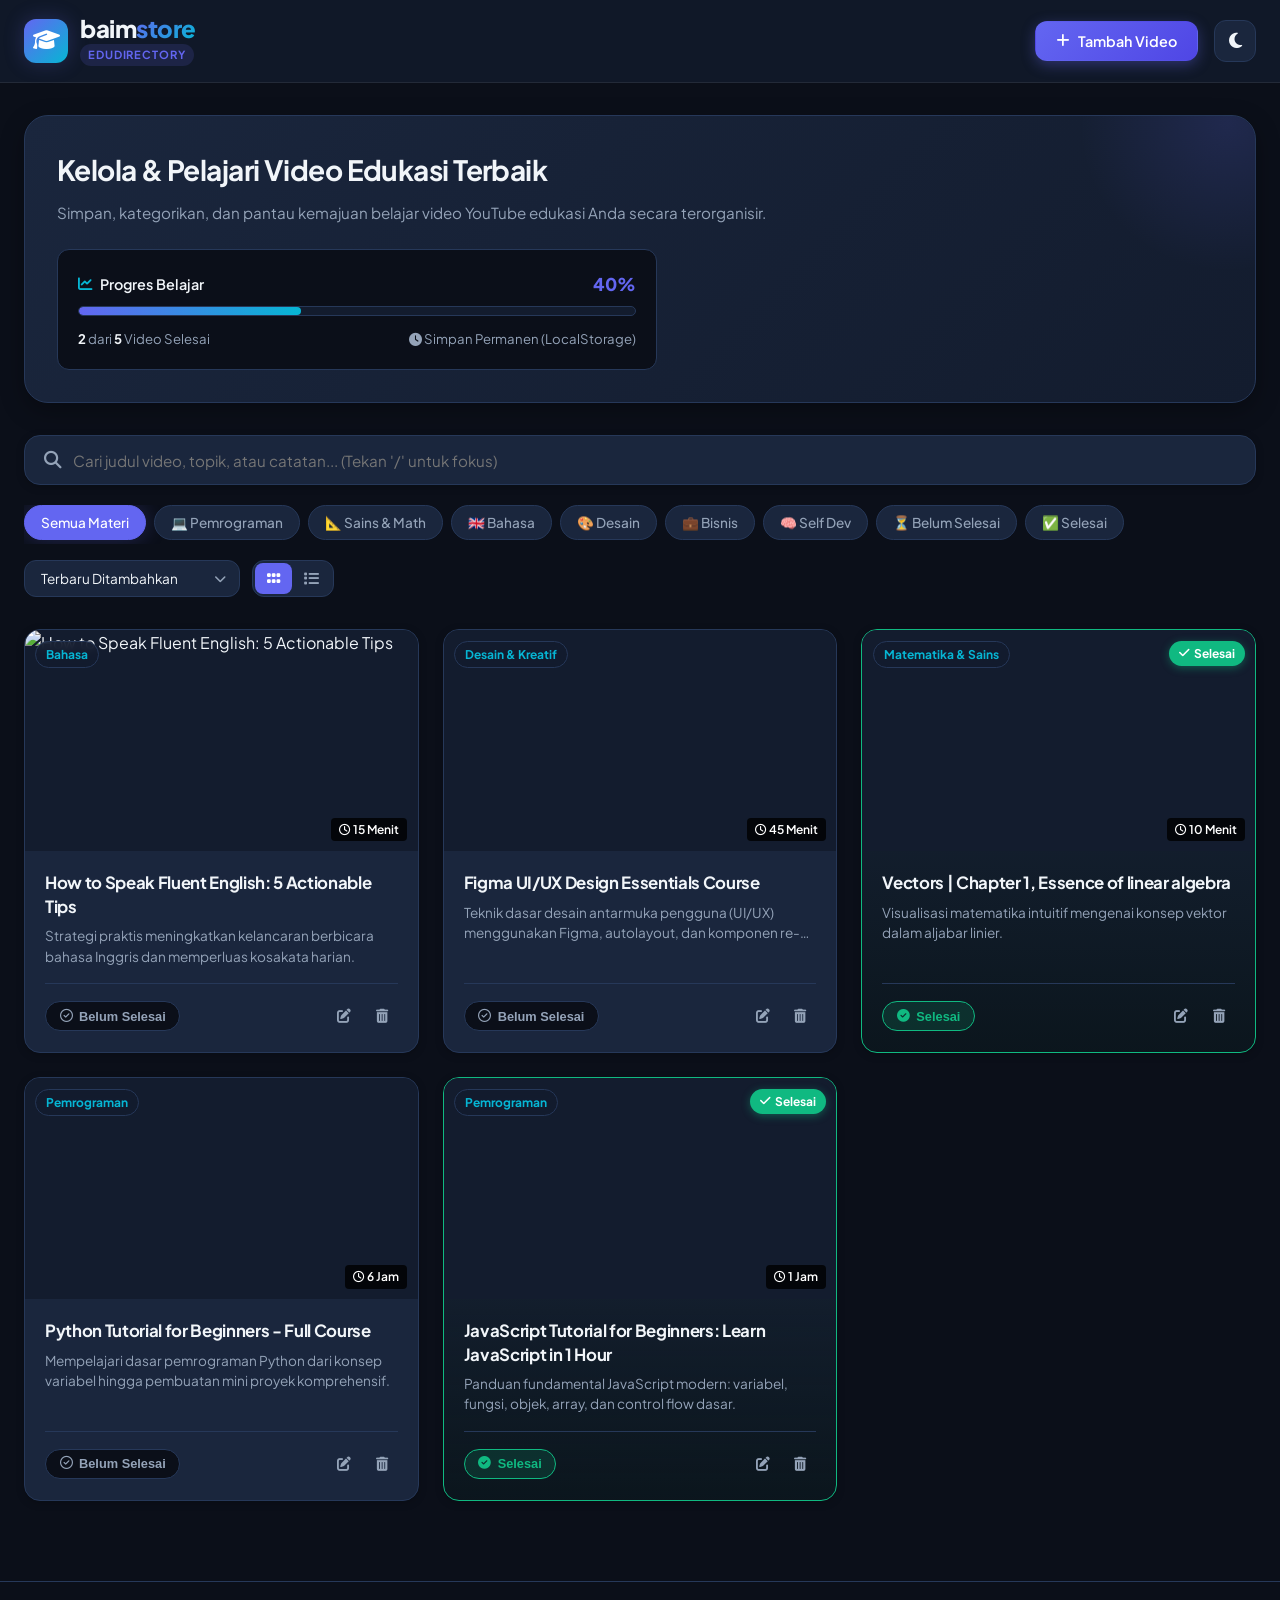
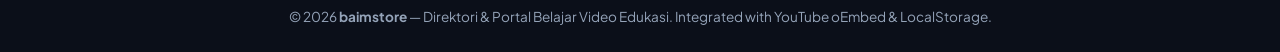
==== index.html @ 6bf5b74e "feat: Add baimstore YouTube Educational Video Directory Web App" ====
<!DOCTYPE html>
<html lang="id">
<head>
    <meta charset="UTF-8">
    <meta name="viewport" content="width=device-width, initial-scale=1.0">
    <title>baimstore - Direktori Video Edukasi YouTube</title>
    <meta name="description" content="Platform direktori video edukasi YouTube interaktif dengan fitur auto-fetch oEmbed, filter kategori, pencarian, dan pelacakan status belajar.">
    <!-- Google Fonts -->
    <link rel="preconnect" href="https://fonts.googleapis.com">
    <link rel="preconnect" href="https://fonts.gstatic.com" crossorigin>
    <link href="https://fonts.googleapis.com/css2?family=Plus+Jakarta+Sans:wght@300;400;500;600;700;800&display=swap" rel="stylesheet">
    <!-- FontAwesome CDN for Crisp Icons -->
    <link rel="stylesheet" href="https://cdnjs.cloudflare.com/ajax/libs/font-awesome/6.4.0/css/all.min.css">
    <link rel="stylesheet" href="style.css">
</head>
<body class="dark-theme">
    <!-- Header Nav -->
    <header class="navbar">
        <div class="nav-container">
            <div class="brand">
                <div class="logo-icon">
                    <i class="fa-solid fa-graduation-cap"></i>
                </div>
                <div class="brand-text">
                    <h1>baim<span>store</span></h1>
                    <span class="badge">EduDirectory</span>
                </div>
            </div>

            <div class="nav-actions">
                <button id="btnOpenAddModal" class="btn btn-primary">
                    <i class="fa-solid fa-plus"></i>
                    <span>Tambah Video</span>
                </button>
                <button id="themeToggleBtn" class="btn-icon" title="Ganti Tema">
                    <i class="fa-solid fa-moon"></i>
                </button>
            </div>
        </div>
    </header>

    <!-- Main Workspace -->
    <main class="main-container">
        <!-- Hero / Stats Tracker Banner -->
        <section class="dashboard-hero">
            <div class="hero-content">
                <h2>Kelola & Pelajari Video Edukasi Terbaik</h2>
                <p>Simpan, kategorikan, dan pantau kemajuan belajar video YouTube edukasi Anda secara terorganisir.</p>
                
                <div class="progress-card">
                    <div class="progress-header">
                        <span class="progress-title"><i class="fa-solid fa-chart-line"></i> Progres Belajar</span>
                        <span id="progressPercent" class="progress-percent">0%</span>
                    </div>
                    <div class="progress-bar-bg">
                        <div id="progressBarFill" class="progress-bar-fill" style="width: 0%;"></div>
                    </div>
                    <div class="progress-stats">
                        <span><strong id="statCompleted">0</strong> dari <strong id="statTotal">0</strong> Video Selesai</span>
                        <span><i class="fa-solid fa-clock"></i> Simpan Permanen (LocalStorage)</span>
                    </div>
                </div>
            </div>
        </section>

        <!-- Directory Controls & Filters -->
        <section class="controls-section">
            <div class="search-bar-wrapper">
                <i class="fa-solid fa-magnifying-glass search-icon"></i>
                <input type="text" id="searchInput" placeholder="Cari judul video, topik, atau catatan... (Tekan '/' untuk fokus)" autocomplete="off">
                <button id="btnClearSearch" class="btn-clear-search hidden" title="Hapus Pencarian">
                    <i class="fa-solid fa-xmark"></i>
                </button>
            </div>

            <div class="filter-toolbar">
                <div class="category-pills" id="categoryPills">
                    <button class="pill active" data-category="all">Semua Materi</button>
                    <button class="pill" data-category="Pemrograman">💻 Pemrograman</button>
                    <button class="pill" data-category="Matematika & Sains">📐 Sains & Math</button>
                    <button class="pill" data-category="Bahasa">🇬🇧 Bahasa</button>
                    <button class="pill" data-category="Desain & Kreatif">🎨 Desain</button>
                    <button class="pill" data-category="Bisnis & Karir">💼 Bisnis</button>
                    <button class="pill" data-category="Pengembangan Diri">🧠 Self Dev</button>
                    <button class="pill pill-status" data-filter="uncompleted">⏳ Belum Selesai</button>
                    <button class="pill pill-status" data-filter="completed">✅ Selesai</button>
                </div>

                <div class="toolbar-actions">
                    <div class="select-wrapper">
                        <select id="sortSelect">
                            <option value="newest">Terbaru Ditambahkan</option>
                            <option value="oldest">Terlama Ditambahkan</option>
                            <option value="title-asc">Judul (A - Z)</option>
                            <option value="title-desc">Judul (Z - A)</option>
                            <option value="status">Status Belum Selesai First</option>
                        </select>
                        <i class="fa-solid fa-chevron-down select-icon"></i>
                    </div>

                    <div class="view-toggle">
                        <button id="btnGridView" class="btn-view active" title="Tampilan Grid">
                            <i class="fa-solid fa-grip"></i>
                        </button>
                        <button id="btnListView" class="btn-view" title="Tampilan List">
                            <i class="fa-solid fa-list"></i>
                        </button>
                    </div>
                </div>
            </div>
        </section>

        <!-- Video Directory Grid / List -->
        <section class="directory-section">
            <div id="videoContainer" class="video-grid">
                <!-- Dynamically Rendered Video Cards -->
            </div>

            <!-- Empty State -->
            <div id="emptyState" class="empty-state hidden">
                <div class="empty-icon">
                    <i class="fa-solid fa-photo-film"></i>
                </div>
                <h3>Tidak ada video ditemukan</h3>
                <p>Coba kata kunci lain atau tambahkan video edukasi baru ke direktori Anda.</p>
                <button id="btnResetFilters" class="btn btn-secondary">
                    <i class="fa-solid fa-rotate-left"></i> Reset Filter
                </button>
            </div>
        </section>
    </main>

    <!-- Modal Form Tambah Video -->
    <div id="addModal" class="modal-backdrop hidden">
        <div class="modal-card">
            <div class="modal-header">
                <div class="modal-title">
                    <i class="fa-brands fa-youtube modal-icon"></i>
                    <h3>Tambah Video Edukasi Baru</h3>
                </div>
                <button class="btn-close-modal" id="btnCloseAddModal">&times;</button>
            </div>
            
            <form id="addVideoForm" class="modal-body">
                <div class="form-group">
                    <label for="ytUrl">Link Video YouTube <span class="required">*</span></label>
                    <div class="url-input-wrapper">
                        <input type="url" id="ytUrl" placeholder="https://www.youtube.com/watch?v=..." required autocomplete="off">
                        <button type="button" id="btnFetchMetadata" class="btn btn-outline">
                            <i class="fa-solid fa-wand-magic-sparkles"></i>
                            <span>Ambil Info</span>
                        </button>
                    </div>
                    <small class="form-hint">Mendukung link YouTube standar, Shorts, atau embed url (Menggunakan oEmbed API tanpa API Key).</small>
                </div>

                <!-- Preview Container -->
                <div id="oembedPreview" class="oembed-preview-card hidden">
                    <div class="preview-thumb">
                        <img id="previewImg" src="" alt="Thumbnail Preview">
                        <span class="preview-badge"><i class="fa-brands fa-youtube"></i> Auto Fetch</span>
                    </div>
                    <div class="preview-info">
                        <h4 id="previewTitle">Judul Video YouTube...</h4>
                        <p id="previewAuthor" class="author-name"><i class="fa-regular fa-circle-user"></i> Channel Name</p>
                    </div>
                </div>

                <div class="form-group">
                    <label for="videoTitle">Judul Video <span class="required">*</span></label>
                    <input type="text" id="videoTitle" placeholder="Judul akan otomatis terisi atau dapat diketik manual" required>
                </div>

                <div class="form-row">
                    <div class="form-group flex-1">
                        <label for="videoCategory">Kategori Materi <span class="required">*</span></label>
                        <select id="videoCategory" required>
                            <option value="Pemrograman">💻 Pemrograman & Tech</option>
                            <option value="Matematika & Sains">📐 Matematika & Sains</option>
                            <option value="Bahasa">🇬🇧 Bahasa & Komunikasi</option>
                            <option value="Desain & Kreatif">🎨 Desain & Kreatif</option>
                            <option value="Bisnis & Karir">💼 Bisnis & Karir</option>
                            <option value="Pengembangan Diri">🧠 Pengembangan Diri</option>
                            <option value="Umum">📚 Umum</option>
                        </select>
                    </div>
                    <div class="form-group flex-1">
                        <label for="videoDuration">Perkiraan Durasi (opsional)</label>
                        <input type="text" id="videoDuration" placeholder="Contoh: 15 menit, 2 jam">
                    </div>
                </div>

                <div class="form-group">
                    <label for="videoNotes">Catatan / Ringkasan Materi (opsional)</label>
                    <textarea id="videoNotes" rows="3" placeholder="Tuliskan poin penting atau rangkuman materi dari video ini..."></textarea>
                </div>

                <div class="modal-footer">
                    <button type="button" id="btnCancelAdd" class="btn btn-secondary">Batal</button>
                    <button type="submit" class="btn btn-primary">
                        <i class="fa-solid fa-bookmark"></i> Simpan ke Direktori
                    </button>
                </div>
            </form>
        </div>
    </div>

    <!-- Modal Player Iframe YouTube -->
    <div id="playerModal" class="modal-backdrop hidden">
        <div class="modal-card modal-player">
            <div class="modal-header">
                <div class="player-title-info">
                    <span id="playerCategoryBadge" class="badge-cat">Kategori</span>
                    <h3 id="playerVideoTitle">Judul Video YouTube</h3>
                </div>
                <button class="btn-close-modal" id="btnClosePlayerModal">&times;</button>
            </div>
            <div class="player-iframe-container">
                <iframe id="youtubeIframe" src="" title="YouTube Video Player" frameborder="0" allow="accelerometer; autoplay; clipboard-write; encrypted-media; gyroscope; picture-in-picture; web-share" allowfullscreen></iframe>
            </div>
            <div class="player-footer">
                <div class="player-notes-box">
                    <strong><i class="fa-solid fa-note-sticky"></i> Catatan Belajar:</strong>
                    <p id="playerNotesText">Tidak ada catatan untuk video ini.</p>
                </div>
                <div class="player-actions">
                    <button id="btnPlayerToggleStatus" class="btn btn-outline-status">
                        <i class="fa-regular fa-circle-check"></i>
                        <span>Tandai Selesai</span>
                    </button>
                </div>
            </div>
        </div>
    </div>

    <!-- Modal Edit Video -->
    <div id="editModal" class="modal-backdrop hidden">
        <div class="modal-card">
            <div class="modal-header">
                <div class="modal-title">
                    <i class="fa-solid fa-pen-to-square modal-icon"></i>
                    <h3>Edit Detail Video</h3>
                </div>
                <button class="btn-close-modal" id="btnCloseEditModal">&times;</button>
            </div>
            <form id="editVideoForm" class="modal-body">
                <input type="hidden" id="editVideoId">
                <div class="form-group">
                    <label for="editVideoTitle">Judul Video <span class="required">*</span></label>
                    <input type="text" id="editVideoTitle" required>
                </div>
                <div class="form-row">
                    <div class="form-group flex-1">
                        <label for="editVideoCategory">Kategori Materi</label>
                        <select id="editVideoCategory" required>
                            <option value="Pemrograman">💻 Pemrograman & Tech</option>
                            <option value="Matematika & Sains">📐 Matematika & Sains</option>
                            <option value="Bahasa">🇬🇧 Bahasa & Komunikasi</option>
                            <option value="Desain & Kreatif">🎨 Desain & Kreatif</option>
                            <option value="Bisnis & Karir">💼 Bisnis & Karir</option>
                            <option value="Pengembangan Diri">🧠 Pengembangan Diri</option>
                            <option value="Umum">📚 Umum</option>
                        </select>
                    </div>
                    <div class="form-group flex-1">
                        <label for="editVideoDuration">Perkiraan Durasi</label>
                        <input type="text" id="editVideoDuration">
                    </div>
                </div>
                <div class="form-group">
                    <label for="editVideoNotes">Catatan / Ringkasan Materi</label>
                    <textarea id="editVideoNotes" rows="3"></textarea>
                </div>
                <div class="modal-footer">
                    <button type="button" id="btnCancelEdit" class="btn btn-secondary">Batal</button>
                    <button type="submit" class="btn btn-primary">Simpan Perubahan</button>
                </div>
            </form>
        </div>
    </div>

    <!-- Toast Notification Container -->
    <div id="toastContainer" class="toast-container"></div>

    <footer class="footer">
        <div class="footer-container">
            <p>&copy; 2026 <strong>baimstore</strong> — Direktori & Portal Belajar Video Edukasi. Integrated with YouTube oEmbed & LocalStorage.</p>
        </div>
    </footer>

    <script src="script.js"></script>
</body>
</html>
---- style.css ----
/* ==========================================================================
   baimstore - Direktori Video Edukasi YouTube
   Modern Design System & Custom Styling
   ========================================================================== */

:root {
    /* Color Palette - Dark Theme (Default) */
    --bg-primary: #0b0f19;
    --bg-secondary: #131c2e;
    --bg-card: #1a263d;
    --bg-card-hover: #22324f;
    --bg-input: #0e1626;
    --border-color: #263859;
    --border-highlight: #3b82f6;

    /* Primary & Accent Gradients */
    --primary: #6366f1;
    --primary-hover: #4f46e5;
    --primary-light: rgba(99, 102, 241, 0.15);
    --accent-cyan: #06b6d4;
    --accent-green: #10b981;
    --accent-green-bg: rgba(16, 185, 129, 0.15);
    --accent-amber: #f59e0b;
    --accent-rose: #f43f5e;
    
    /* Text Colors */
    --text-main: #f1f5f9;
    --text-muted: #94a3b8;
    --text-dim: #64748b;
    
    /* Effects & Shadows */
    --radius-sm: 8px;
    --radius-md: 12px;
    --radius-lg: 16px;
    --radius-xl: 24px;
    --shadow-sm: 0 2px 8px rgba(0, 0, 0, 0.2);
    --shadow-md: 0 8px 24px rgba(0, 0, 0, 0.3);
    --shadow-glow: 0 0 20px rgba(99, 102, 241, 0.25);
    --glass-bg: rgba(19, 28, 46, 0.75);
    --glass-border: rgba(255, 255, 255, 0.08);

    --font-family: 'Plus Jakarta Sans', -apple-system, BlinkMacSystemFont, sans-serif;
    --transition-fast: all 0.2s cubic-bezier(0.4, 0, 0.2, 1);
    --transition-normal: all 0.3s cubic-bezier(0.4, 0, 0.2, 1);
}

/* Light Theme Overrides */
body.light-theme {
    --bg-primary: #f8fafc;
    --bg-secondary: #ffffff;
    --bg-card: #ffffff;
    --bg-card-hover: #f1f5f9;
    --bg-input: #f1f5f9;
    --border-color: #e2e8f0;
    --border-highlight: #4f46e5;
    
    --text-main: #0f172a;
    --text-muted: #475569;
    --text-dim: #94a3b8;
    
    --shadow-sm: 0 2px 8px rgba(15, 23, 42, 0.05);
    --shadow-md: 0 10px 30px rgba(15, 23, 42, 0.08);
    --shadow-glow: 0 0 20px rgba(99, 102, 241, 0.15);
    --glass-bg: rgba(255, 255, 255, 0.85);
    --glass-border: rgba(0, 0, 0, 0.06);
}

/* Reset & Base Styling */
* {
    margin: 0;
    padding: 0;
    box-sizing: border-box;
}

html {
    scroll-behavior: smooth;
}

body {
    font-family: var(--font-family);
    background-color: var(--bg-primary);
    color: var(--text-main);
    line-height: 1.6;
    min-height: 100vh;
    display: flex;
    flex-direction: column;
    overflow-x: hidden;
    transition: background-color 0.3s ease, color 0.3s ease;
}

/* Typography & Links */
h1, h2, h3, h4, h5, h6 {
    color: var(--text-main);
    font-weight: 700;
    letter-spacing: -0.02em;
}

a {
    color: var(--primary);
    text-decoration: none;
}

/* Header & Navbar */
.navbar {
    position: sticky;
    top: 0;
    z-index: 100;
    background: var(--glass-bg);
    backdrop-filter: blur(12px);
    -webkit-backdrop-filter: blur(12px);
    border-bottom: 1px solid var(--glass-border);
    padding: 1rem 1.5rem;
    transition: var(--transition-normal);
}

.nav-container {
    max-width: 1280px;
    margin: 0 auto;
    display: flex;
    align-items: center;
    justify-content: space-between;
}

.brand {
    display: flex;
    align-items: center;
    gap: 0.75rem;
}

.logo-icon {
    width: 44px;
    height: 44px;
    background: linear-gradient(135deg, var(--primary), var(--accent-cyan));
    border-radius: var(--radius-md);
    display: flex;
    align-items: center;
    justify-content: center;
    font-size: 1.35rem;
    color: #ffffff;
    box-shadow: var(--shadow-glow);
}

.brand-text h1 {
    font-size: 1.5rem;
    font-weight: 800;
    line-height: 1;
}

.brand-text h1 span {
    color: var(--primary);
    background: linear-gradient(135deg, var(--primary), var(--accent-cyan));
    -webkit-background-clip: text;
    -webkit-text-fill-color: transparent;
}

.badge {
    font-size: 0.7rem;
    font-weight: 700;
    text-transform: uppercase;
    letter-spacing: 0.08em;
    padding: 2px 8px;
    background: var(--primary-light);
    color: var(--primary);
    border-radius: 20px;
    margin-top: 2px;
    display: inline-block;
}

.nav-actions {
    display: flex;
    align-items: center;
    gap: 1rem;
}

/* Buttons */
.btn {
    display: inline-flex;
    align-items: center;
    justify-content: center;
    gap: 0.5rem;
    padding: 0.65rem 1.25rem;
    font-size: 0.9rem;
    font-weight: 600;
    font-family: inherit;
    border-radius: var(--radius-md);
    border: 1px solid transparent;
    cursor: pointer;
    transition: var(--transition-fast);
    outline: none;
    white-space: nowrap;
}

.btn-primary {
    background: linear-gradient(135deg, var(--primary), #4f46e5);
    color: #ffffff;
    box-shadow: 0 4px 14px rgba(99, 102, 241, 0.35);
}

.btn-primary:hover {
    transform: translateY(-2px);
    box-shadow: 0 6px 20px rgba(99, 102, 241, 0.5);
}

.btn-secondary {
    background: var(--bg-card);
    color: var(--text-main);
    border-color: var(--border-color);
}

.btn-secondary:hover {
    background: var(--bg-card-hover);
    border-color: var(--border-highlight);
}

.btn-outline {
    background: transparent;
    color: var(--primary);
    border: 1px solid var(--primary);
}

.btn-outline:hover {
    background: var(--primary-light);
}

.btn-icon {
    width: 42px;
    height: 42px;
    border-radius: var(--radius-md);
    background: var(--bg-card);
    border: 1px solid var(--border-color);
    color: var(--text-main);
    display: flex;
    align-items: center;
    justify-content: center;
    cursor: pointer;
    font-size: 1.1rem;
    transition: var(--transition-fast);
}

.btn-icon:hover {
    border-color: var(--primary);
    color: var(--primary);
    transform: translateY(-2px);
}

/* Main Container */
.main-container {
    max-width: 1280px;
    margin: 0 auto;
    padding: 2rem 1.5rem;
    width: 100%;
    flex: 1;
}

/* Hero / Dashboard Progress Banner */
.dashboard-hero {
    background: linear-gradient(135deg, var(--bg-card) 0%, var(--bg-secondary) 100%);
    border: 1px solid var(--border-color);
    border-radius: var(--radius-xl);
    padding: 2rem;
    margin-bottom: 2rem;
    position: relative;
    overflow: hidden;
    box-shadow: var(--shadow-md);
}

.dashboard-hero::after {
    content: '';
    position: absolute;
    top: -50%;
    right: -10%;
    width: 300px;
    height: 300px;
    background: radial-gradient(circle, rgba(99, 102, 241, 0.15) 0%, transparent 70%);
    border-radius: 50%;
    pointer-events: none;
}

.hero-content h2 {
    font-size: 1.75rem;
    margin-bottom: 0.5rem;
}

.hero-content p {
    color: var(--text-muted);
    font-size: 0.95rem;
    margin-bottom: 1.5rem;
}

.progress-card {
    background: var(--bg-primary);
    border: 1px solid var(--border-color);
    border-radius: var(--radius-md);
    padding: 1.25rem;
    max-width: 600px;
}

.progress-header {
    display: flex;
    justify-content: space-between;
    align-items: center;
    margin-bottom: 0.5rem;
}

.progress-title {
    font-weight: 600;
    font-size: 0.9rem;
    color: var(--text-main);
    display: flex;
    align-items: center;
    gap: 0.5rem;
}

.progress-title i {
    color: var(--accent-cyan);
}

.progress-percent {
    font-weight: 800;
    color: var(--primary);
    font-size: 1.1rem;
}

.progress-bar-bg {
    height: 10px;
    background: var(--bg-secondary);
    border-radius: 10px;
    overflow: hidden;
    margin-bottom: 0.75rem;
    border: 1px solid var(--border-color);
}

.progress-bar-fill {
    height: 100%;
    background: linear-gradient(90deg, var(--primary), var(--accent-cyan));
    border-radius: 10px;
    transition: width 0.5s ease;
}

.progress-stats {
    display: flex;
    justify-content: space-between;
    font-size: 0.825rem;
    color: var(--text-muted);
}

.progress-stats strong {
    color: var(--text-main);
}

/* Controls Section (Search & Category Filters) */
.controls-section {
    display: flex;
    flex-direction: column;
    gap: 1.25rem;
    margin-bottom: 2rem;
}

.search-bar-wrapper {
    position: relative;
    width: 100%;
}

.search-icon {
    position: absolute;
    left: 1.25rem;
    top: 50%;
    transform: translateY(-50%);
    color: var(--text-muted);
    font-size: 1.1rem;
    pointer-events: none;
}

.search-bar-wrapper input {
    width: 100%;
    padding: 0.9rem 3rem 0.9rem 3rem;
    background: var(--bg-card);
    border: 1px solid var(--border-color);
    border-radius: var(--radius-lg);
    color: var(--text-main);
    font-size: 0.95rem;
    font-family: inherit;
    transition: var(--transition-fast);
    box-shadow: var(--shadow-sm);
}

.search-bar-wrapper input:focus {
    outline: none;
    border-color: var(--primary);
    box-shadow: 0 0 0 3px var(--primary-light);
}

.btn-clear-search {
    position: absolute;
    right: 1.25rem;
    top: 50%;
    transform: translateY(-50%);
    background: none;
    border: none;
    color: var(--text-muted);
    cursor: pointer;
    font-size: 1.1rem;
    padding: 4px;
}

.btn-clear-search:hover {
    color: var(--accent-rose);
}

/* Filter Toolbar */
.filter-toolbar {
    display: flex;
    justify-content: space-between;
    align-items: center;
    gap: 1rem;
    flex-wrap: wrap;
}

.category-pills {
    display: flex;
    align-items: center;
    gap: 0.5rem;
    overflow-x: auto;
    padding-bottom: 4px;
    max-width: 100%;
    scrollbar-width: thin;
}

.pill {
    padding: 0.5rem 1rem;
    border-radius: 30px;
    background: var(--bg-card);
    border: 1px solid var(--border-color);
    color: var(--text-muted);
    font-size: 0.85rem;
    font-weight: 500;
    font-family: inherit;
    cursor: pointer;
    white-space: nowrap;
    transition: var(--transition-fast);
}

.pill:hover {
    border-color: var(--primary);
    color: var(--text-main);
}

.pill.active {
    background: var(--primary);
    color: #ffffff;
    border-color: var(--primary);
    box-shadow: var(--shadow-glow);
}

.pill-status.active {
    background: var(--accent-green);
    border-color: var(--accent-green);
    box-shadow: 0 0 15px rgba(16, 185, 129, 0.3);
}

.toolbar-actions {
    display: flex;
    align-items: center;
    gap: 0.75rem;
}

.select-wrapper {
    position: relative;
}

.select-wrapper select {
    appearance: none;
    padding: 0.55rem 2.25rem 0.55rem 1rem;
    background: var(--bg-card);
    border: 1px solid var(--border-color);
    border-radius: var(--radius-md);
    color: var(--text-main);
    font-size: 0.85rem;
    font-family: inherit;
    cursor: pointer;
    outline: none;
    transition: var(--transition-fast);
}

.select-wrapper select:focus {
    border-color: var(--primary);
}

.select-icon {
    position: absolute;
    right: 0.85rem;
    top: 50%;
    transform: translateY(-50%);
    font-size: 0.75rem;
    color: var(--text-muted);
    pointer-events: none;
}

.view-toggle {
    display: flex;
    background: var(--bg-card);
    border: 1px solid var(--border-color);
    border-radius: var(--radius-md);
    padding: 2px;
}

.btn-view {
    background: none;
    border: none;
    color: var(--text-muted);
    padding: 0.45rem 0.75rem;
    border-radius: var(--radius-sm);
    cursor: pointer;
    font-size: 0.95rem;
    transition: var(--transition-fast);
}

.btn-view.active {
    background: var(--primary);
    color: #ffffff;
}

/* Directory Section Grid / List */
.directory-section {
    min-height: 400px;
}

/* Grid Layout */
.video-grid {
    display: grid;
    grid-template-columns: repeat(auto-fill, minmax(300px, 1fr));
    gap: 1.5rem;
}

/* List Layout */
.video-grid.list-view {
    display: flex;
    flex-direction: column;
    gap: 1rem;
}

/* Video Card Styling */
.video-card {
    background: var(--bg-card);
    border: 1px solid var(--border-color);
    border-radius: var(--radius-lg);
    overflow: hidden;
    display: flex;
    flex-direction: column;
    transition: var(--transition-normal);
    position: relative;
    box-shadow: var(--shadow-sm);
}

.video-card:hover {
    transform: translateY(-4px);
    border-color: var(--border-highlight);
    box-shadow: var(--shadow-md);
}

.video-card.completed {
    border-color: var(--accent-green);
    background: linear-gradient(180deg, var(--bg-card) 0%, rgba(16, 185, 129, 0.04) 100%);
}

.card-thumb-wrapper {
    position: relative;
    width: 100%;
    aspect-ratio: 16/9;
    background: var(--bg-secondary);
    overflow: hidden;
    cursor: pointer;
}

.card-thumb-wrapper img {
    width: 100%;
    height: 100%;
    object-fit: cover;
    transition: transform 0.5s ease;
}

.video-card:hover .card-thumb-wrapper img {
    transform: scale(1.05);
}

/* Play Overlay on Hover */
.play-overlay {
    position: absolute;
    inset: 0;
    background: rgba(11, 15, 25, 0.6);
    backdrop-filter: blur(2px);
    display: flex;
    align-items: center;
    justify-content: center;
    opacity: 0;
    transition: var(--transition-fast);
}

.card-thumb-wrapper:hover .play-overlay {
    opacity: 1;
}

.play-btn-circle {
    width: 54px;
    height: 54px;
    border-radius: 50%;
    background: var(--primary);
    color: #ffffff;
    display: flex;
    align-items: center;
    justify-content: center;
    font-size: 1.25rem;
    box-shadow: 0 0 25px rgba(99, 102, 241, 0.8);
    transform: scale(0.8);
    transition: var(--transition-fast);
}

.card-thumb-wrapper:hover .play-btn-circle {
    transform: scale(1);
}

/* Duration & Category Badges on Thumbnail */
.duration-badge {
    position: absolute;
    bottom: 0.65rem;
    right: 0.65rem;
    background: rgba(0, 0, 0, 0.8);
    color: #ffffff;
    font-size: 0.75rem;
    font-weight: 600;
    padding: 2px 8px;
    border-radius: 4px;
    backdrop-filter: blur(4px);
}

.category-badge {
    position: absolute;
    top: 0.65rem;
    left: 0.65rem;
    background: rgba(19, 28, 46, 0.85);
    color: var(--accent-cyan);
    font-size: 0.75rem;
    font-weight: 700;
    padding: 3px 10px;
    border-radius: 20px;
    border: 1px solid var(--border-color);
    backdrop-filter: blur(4px);
}

.status-badge-overlay {
    position: absolute;
    top: 0.65rem;
    right: 0.65rem;
    background: var(--accent-green);
    color: #ffffff;
    font-size: 0.75rem;
    font-weight: 700;
    padding: 3px 10px;
    border-radius: 20px;
    box-shadow: 0 2px 8px rgba(16, 185, 129, 0.4);
    display: flex;
    align-items: center;
    gap: 4px;
}

.card-body {
    padding: 1.25rem;
    display: flex;
    flex-direction: column;
    flex: 1;
}

.card-title {
    font-size: 1.05rem;
    font-weight: 700;
    line-height: 1.4;
    margin-bottom: 0.5rem;
    display: -webkit-box;
    -webkit-line-clamp: 2;
    -webkit-box-orient: vertical;
    overflow: hidden;
    cursor: pointer;
    transition: color 0.2s ease;
}

.card-title:hover {
    color: var(--primary);
}

.card-notes {
    font-size: 0.85rem;
    color: var(--text-muted);
    margin-bottom: 1rem;
    display: -webkit-box;
    -webkit-line-clamp: 2;
    -webkit-box-orient: vertical;
    overflow: hidden;
    line-height: 1.5;
}

.card-footer {
    margin-top: auto;
    display: flex;
    align-items: center;
    justify-content: space-between;
    padding-top: 1rem;
    border-top: 1px solid var(--border-color);
}

.btn-toggle-status {
    background: var(--bg-primary);
    border: 1px solid var(--border-color);
    color: var(--text-muted);
    padding: 0.4rem 0.85rem;
    border-radius: 20px;
    font-size: 0.8rem;
    font-weight: 600;
    cursor: pointer;
    display: flex;
    align-items: center;
    gap: 0.4rem;
    transition: var(--transition-fast);
}

.btn-toggle-status:hover {
    border-color: var(--accent-green);
    color: var(--accent-green);
}

.video-card.completed .btn-toggle-status {
    background: var(--accent-green-bg);
    color: var(--accent-green);
    border-color: var(--accent-green);
}

.card-actions-right {
    display: flex;
    align-items: center;
    gap: 0.35rem;
}

.btn-card-action {
    background: none;
    border: none;
    color: var(--text-muted);
    width: 32px;
    height: 32px;
    border-radius: var(--radius-sm);
    display: flex;
    align-items: center;
    justify-content: center;
    cursor: pointer;
    font-size: 0.875rem;
    transition: var(--transition-fast);
}

.btn-card-action:hover {
    background: var(--bg-secondary);
    color: var(--text-main);
}

.btn-card-action.btn-delete:hover {
    background: rgba(244, 63, 94, 0.15);
    color: var(--accent-rose);
}

/* List View Specific Styling */
.video-grid.list-view .video-card {
    flex-direction: row;
    height: 160px;
}

.video-grid.list-view .card-thumb-wrapper {
    width: 260px;
    height: 100%;
    aspect-ratio: auto;
    flex-shrink: 0;
}

.video-grid.list-view .card-body {
    padding: 1rem 1.25rem;
}

/* Empty State */
.empty-state {
    text-align: center;
    padding: 4rem 2rem;
    background: var(--bg-card);
    border: 1px dashed var(--border-color);
    border-radius: var(--radius-xl);
    max-width: 500px;
    margin: 2rem auto;
}

.empty-icon {
    font-size: 3rem;
    color: var(--primary);
    margin-bottom: 1rem;
    opacity: 0.8;
}

.empty-state h3 {
    font-size: 1.25rem;
    margin-bottom: 0.5rem;
}

.empty-state p {
    color: var(--text-muted);
    font-size: 0.9rem;
    margin-bottom: 1.5rem;
}

/* Modals System */
.modal-backdrop {
    position: fixed;
    inset: 0;
    z-index: 1000;
    background: rgba(11, 15, 25, 0.85);
    backdrop-filter: blur(8px);
    -webkit-backdrop-filter: blur(8px);
    display: flex;
    align-items: center;
    justify-content: center;
    padding: 1.5rem;
    opacity: 1;
    transition: opacity 0.3s ease;
}

.modal-backdrop.hidden {
    display: none;
    opacity: 0;
    pointer-events: none;
}

.modal-card {
    background: var(--bg-card);
    border: 1px solid var(--border-color);
    border-radius: var(--radius-xl);
    width: 100%;
    max-width: 600px;
    box-shadow: 0 20px 50px rgba(0, 0, 0, 0.5);
    overflow: hidden;
    animation: modalSlideUp 0.3s cubic-bezier(0.16, 1, 0.3, 1);
}

@keyframes modalSlideUp {
    from {
        opacity: 0;
        transform: translateY(20px) scale(0.96);
    }
    to {
        opacity: 1;
        transform: translateY(0) scale(1);
    }
}

.modal-header {
    padding: 1.25rem 1.5rem;
    border-bottom: 1px solid var(--border-color);
    display: flex;
    align-items: center;
    justify-content: space-between;
}

.modal-title {
    display: flex;
    align-items: center;
    gap: 0.75rem;
}

.modal-icon {
    font-size: 1.25rem;
    color: var(--accent-rose);
}

.btn-close-modal {
    background: none;
    border: none;
    color: var(--text-muted);
    font-size: 1.75rem;
    line-height: 1;
    cursor: pointer;
    transition: color 0.2s ease;
}

.btn-close-modal:hover {
    color: var(--accent-rose);
}

.modal-body {
    padding: 1.5rem;
    display: flex;
    flex-direction: column;
    gap: 1.25rem;
}

/* Form Styles */
.form-group {
    display: flex;
    flex-direction: column;
    gap: 0.4rem;
}

.form-group label {
    font-size: 0.875rem;
    font-weight: 600;
    color: var(--text-main);
}

.required {
    color: var(--accent-rose);
}

.form-group input,
.form-group select,
.form-group textarea {
    width: 100%;
    padding: 0.75rem 1rem;
    background: var(--bg-input);
    border: 1px solid var(--border-color);
    border-radius: var(--radius-md);
    color: var(--text-main);
    font-size: 0.9rem;
    font-family: inherit;
    outline: none;
    transition: var(--transition-fast);
}

.form-group input:focus,
.form-group select:focus,
.form-group textarea:focus {
    border-color: var(--primary);
    box-shadow: 0 0 0 3px var(--primary-light);
}

.url-input-wrapper {
    display: flex;
    gap: 0.5rem;
}

.form-hint {
    font-size: 0.775rem;
    color: var(--text-muted);
}

.form-row {
    display: flex;
    gap: 1rem;
}

.flex-1 {
    flex: 1;
}

/* oEmbed Preview Card in Add Form */
.oembed-preview-card {
    display: flex;
    gap: 1rem;
    background: var(--bg-primary);
    border: 1px solid var(--primary);
    border-radius: var(--radius-md);
    padding: 0.75rem;
    align-items: center;
}

.preview-thumb {
    position: relative;
    width: 120px;
    height: 68px;
    border-radius: var(--radius-sm);
    overflow: hidden;
    flex-shrink: 0;
    background: var(--bg-secondary);
}

.preview-thumb img {
    width: 100%;
    height: 100%;
    object-fit: cover;
}

.preview-badge {
    position: absolute;
    bottom: 2px;
    right: 2px;
    background: rgba(0, 0, 0, 0.85);
    color: var(--accent-cyan);
    font-size: 0.65rem;
    font-weight: 700;
    padding: 1px 4px;
    border-radius: 3px;
}

.preview-info h4 {
    font-size: 0.875rem;
    line-height: 1.3;
    margin-bottom: 0.25rem;
    display: -webkit-box;
    -webkit-line-clamp: 2;
    -webkit-box-orient: vertical;
    overflow: hidden;
}

.author-name {
    font-size: 0.775rem;
    color: var(--text-muted);
}

.modal-footer {
    display: flex;
    justify-content: flex-end;
    gap: 0.75rem;
    margin-top: 0.5rem;
}

/* Player Modal Specifics */
.modal-player {
    max-width: 860px;
}

.player-title-info h3 {
    font-size: 1.1rem;
    margin-top: 0.2rem;
}

.badge-cat {
    font-size: 0.75rem;
    font-weight: 700;
    color: var(--accent-cyan);
    background: rgba(6, 182, 212, 0.15);
    padding: 2px 8px;
    border-radius: 4px;

}

.player-iframe-container {
    position: relative;
    width: 100%;
    padding-top: 56.25%; /* 16:9 Aspect Ratio */
    background: #000000;
}

.player-iframe-container iframe {
    position: absolute;
    top: 0;
    left: 0;
    width: 100%;
    height: 100%;
}

.player-footer {
    padding: 1.25rem 1.5rem;
    display: flex;
    justify-content: space-between;
    align-items: center;
    gap: 1rem;
    border-top: 1px solid var(--border-color);
}

.player-notes-box {
    font-size: 0.875rem;
    color: var(--text-muted);
    max-width: 70%;
}

.player-notes-box strong {
    color: var(--text-main);

}

.btn-outline-status {
    background: transparent;
    border: 1px solid var(--border-color);
    color: var(--text-main);
    padding: 0.5rem 1rem;
    border-radius: 30px;
    cursor: pointer;
    font-size: 0.85rem;
    font-weight: 600;
    display: flex;
    align-items: center;
    gap: 0.5rem;
    transition: var(--transition-fast);
}

.btn-outline-status:hover,
.btn-outline-status.is-completed {
    background: var(--accent-green);
    color: #ffffff;
    border-color: var(--accent-green);
}

/* Toast Notifications */
.toast-container {
    position: fixed;
    bottom: 2rem;
    right: 2rem;
    z-index: 2000;
    display: flex;
    flex-direction: column;
    gap: 0.75rem;
}

.toast {
    background: var(--bg-card);
    border: 1px solid var(--border-color);
    border-left: 4px solid var(--primary);
    color: var(--text-main);
    padding: 0.85rem 1.25rem;
    border-radius: var(--radius-md);
    box-shadow: var(--shadow-md);
    display: flex;
    align-items: center;
    gap: 0.75rem;
    font-size: 0.9rem;
    animation: toastIn 0.3s cubic-bezier(0.16, 1, 0.3, 1);
    min-width: 280px;
}

.toast.success { border-left-color: var(--accent-green); }
.toast.error { border-left-color: var(--accent-rose); }
.toast.info { border-left-color: var(--accent-cyan); }

@keyframes toastIn {
    from { opacity: 0; transform: translateX(50px); }
    to { opacity: 1; transform: translateX(0); }
}

/* Footer */
.footer {
    border-top: 1px solid var(--border-color);
    padding: 1.5rem;
    text-align: center;
    color: var(--text-muted);
    font-size: 0.85rem;
    margin-top: 3rem;
}

.hidden {
    display: none !important;
}

/* Responsive Media Queries */
@media (max-width: 768px) {
    .nav-container {
        flex-direction: row;
    }
    
    .brand-text h1 {
        font-size: 1.25rem;
    }

    .dashboard-hero {
        padding: 1.25rem;
    }

    .hero-content h2 {
        font-size: 1.35rem;
    }

    .form-row {
        flex-direction: column;
        gap: 1rem;
    }

    .video-grid.list-view .video-card {
        flex-direction: column;
        height: auto;
    }

    .video-grid.list-view .card-thumb-wrapper {
        width: 100%;
        aspect-ratio: 16/9;
    }

    .player-footer {
        flex-direction: column;
        align-items: flex-start;
    }

    .player-notes-box {
        max-width: 100%;
    }

    .toast-container {
        left: 1rem;
        right: 1rem;
        bottom: 1rem;
    }

    .toast {
        min-width: auto;
        width: 100%;
    }
}
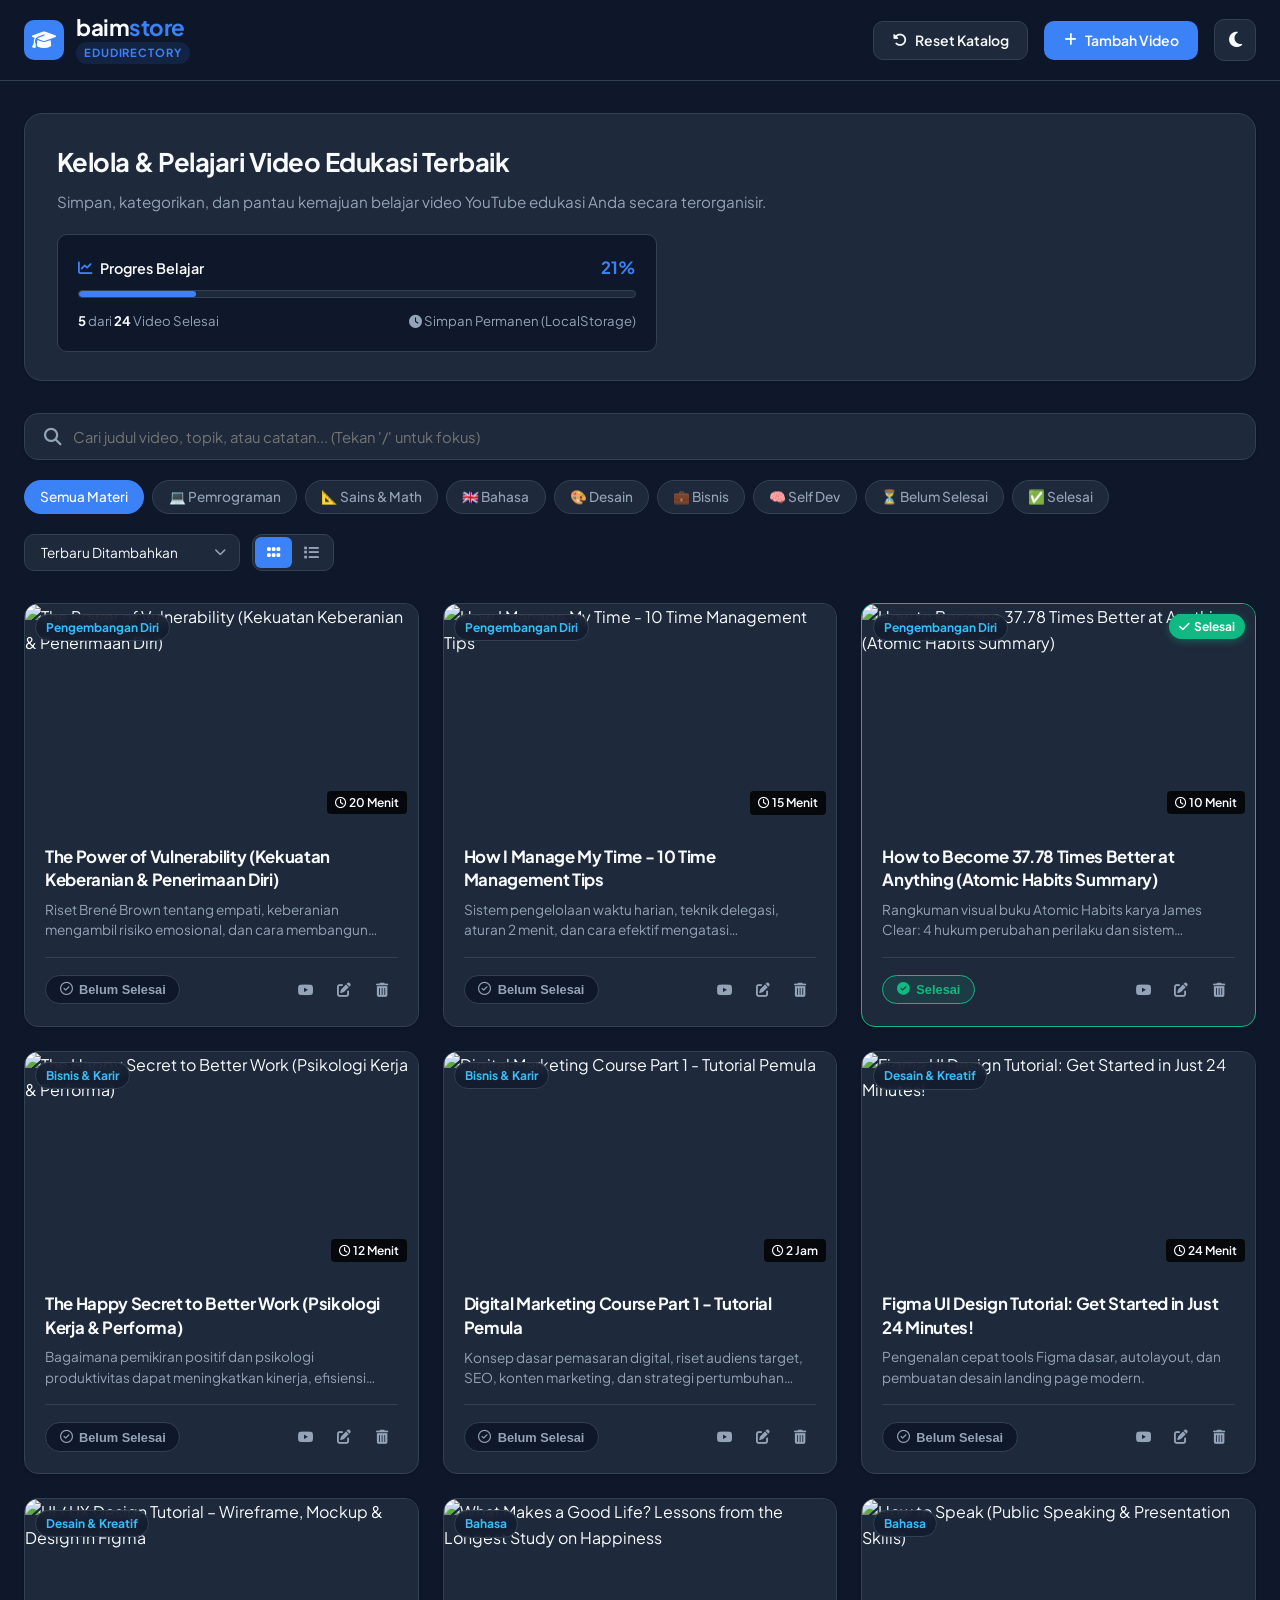
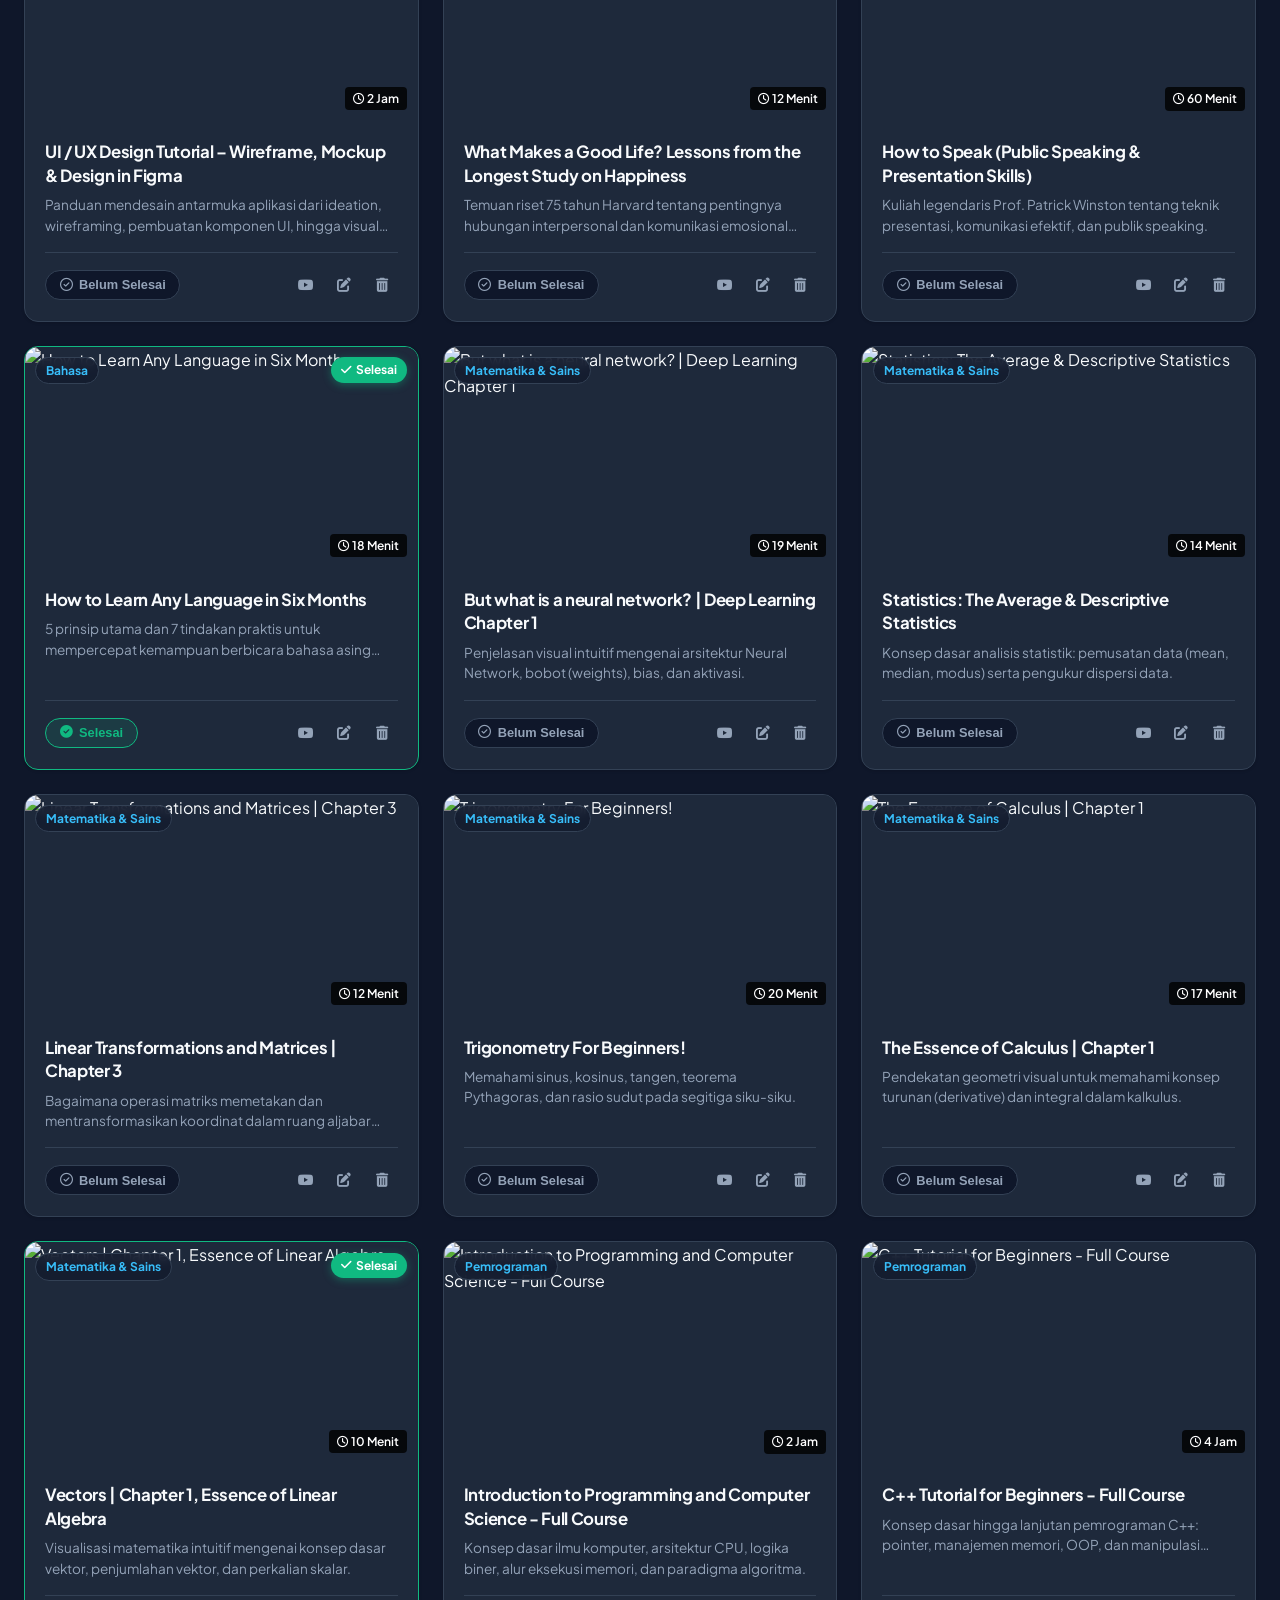
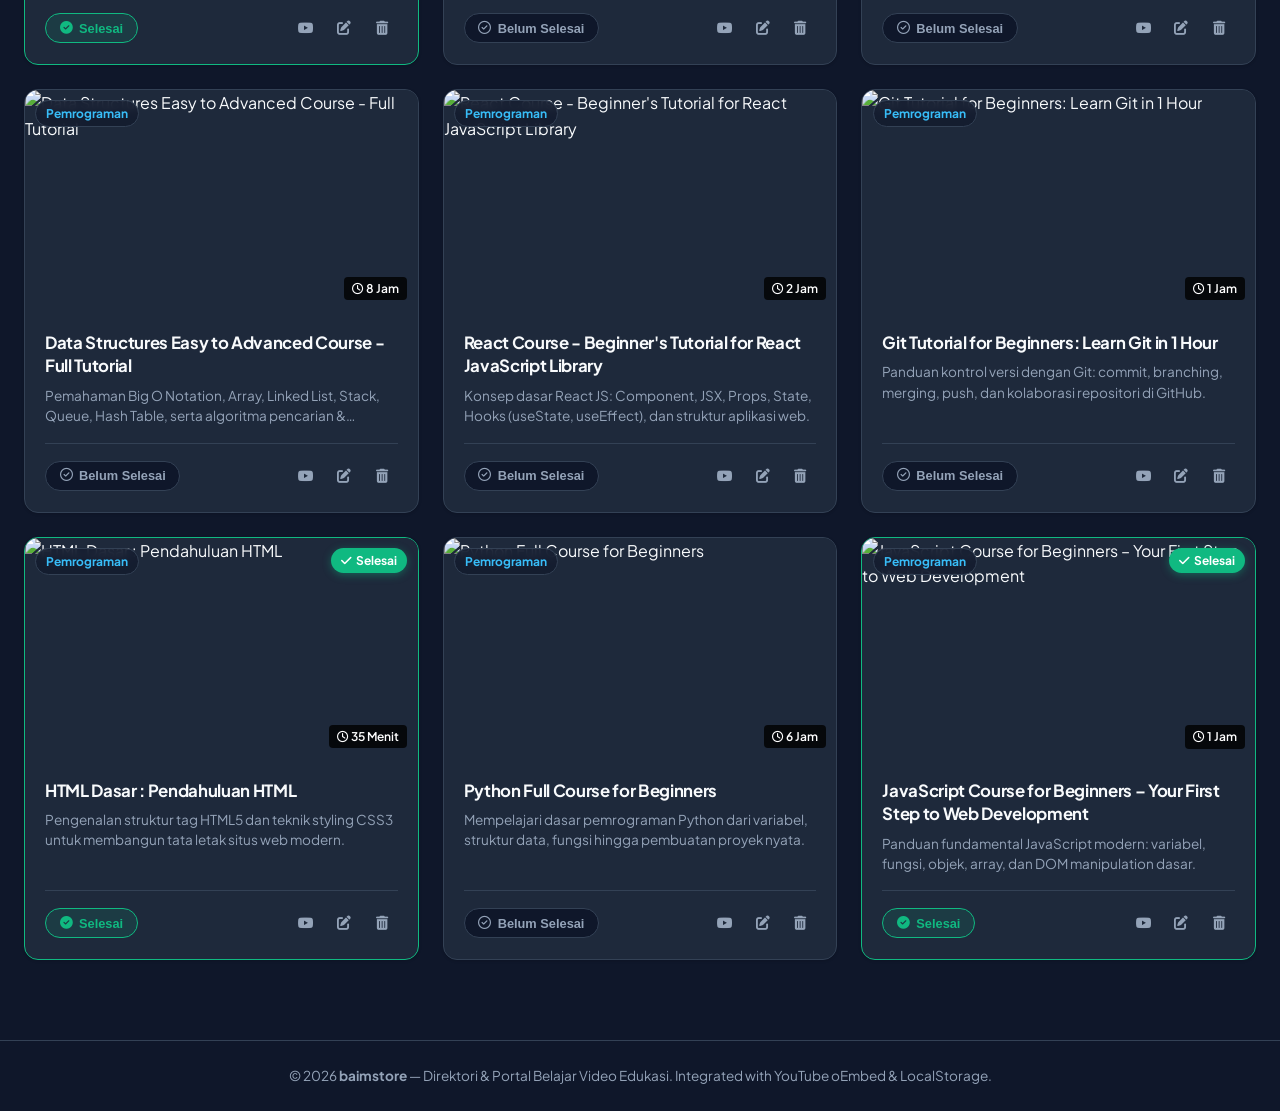
==== commit 8620f07e: "fix: update video catalog with verified active YouTube videos, add auto-cleanup and reset feature" ====
--- a/index.html
+++ b/index.html
@@ -28,6 +28,10 @@
             </div>
 
             <div class="nav-actions">
+                <button id="btnResetCatalog" class="btn btn-secondary" title="Reset Katalog ke 24 Video Aktif Default">
+                    <i class="fa-solid fa-rotate-left"></i>
+                    <span>Reset Katalog</span>
+                </button>
                 <button id="btnOpenAddModal" class="btn btn-primary">
                     <i class="fa-solid fa-plus"></i>
                     <span>Tambah Video</span>
@@ -224,6 +228,10 @@
                     <p id="playerNotesText">Tidak ada catatan untuk video ini.</p>
                 </div>
                 <div class="player-actions">
+                    <a id="btnOpenYouTube" href="#" target="_blank" rel="noopener noreferrer" class="btn btn-youtube">
+                        <i class="fa-brands fa-youtube"></i>
+                        <span>Buka di YouTube</span>
+                    </a>
                     <button id="btnPlayerToggleStatus" class="btn btn-outline-status">
                         <i class="fa-regular fa-circle-check"></i>
                         <span>Tandai Selesai</span>
--- a/style.css
+++ b/style.css
@@ -4,65 +4,65 @@
    ========================================================================== */
 
 :root {
-    /* Color Palette - Dark Theme (Default) */
-    --bg-primary: #0b0f19;
-    --bg-secondary: #131c2e;
-    --bg-card: #1a263d;
-    --bg-card-hover: #22324f;
-    --bg-input: #0e1626;
-    --border-color: #263859;
+    /* Color Palette - Minimalist Dark Theme (Default) */
+    --bg-primary: #0f172a;
+    --bg-secondary: #1e293b;
+    --bg-card: #1e293b;
+    --bg-card-hover: #26334d;
+    --bg-input: #0f172a;
+    --border-color: #334155;
     --border-highlight: #3b82f6;
 
-    /* Primary & Accent Gradients */
-    --primary: #6366f1;
-    --primary-hover: #4f46e5;
-    --primary-light: rgba(99, 102, 241, 0.15);
-    --accent-cyan: #06b6d4;
+    /* Sleek Solid Colors */
+    --primary: #3b82f6;
+    --primary-hover: #2563eb;
+    --primary-light: rgba(59, 130, 246, 0.12);
+    --accent-cyan: #38bdf8;
     --accent-green: #10b981;
-    --accent-green-bg: rgba(16, 185, 129, 0.15);
+    --accent-green-bg: rgba(16, 185, 129, 0.12);
     --accent-amber: #f59e0b;
-    --accent-rose: #f43f5e;
+    --accent-rose: #ef4444;
     
     /* Text Colors */
-    --text-main: #f1f5f9;
+    --text-main: #f8fafc;
     --text-muted: #94a3b8;
     --text-dim: #64748b;
     
-    /* Effects & Shadows */
-    --radius-sm: 8px;
-    --radius-md: 12px;
-    --radius-lg: 16px;
-    --radius-xl: 24px;
-    --shadow-sm: 0 2px 8px rgba(0, 0, 0, 0.2);
-    --shadow-md: 0 8px 24px rgba(0, 0, 0, 0.3);
-    --shadow-glow: 0 0 20px rgba(99, 102, 241, 0.25);
-    --glass-bg: rgba(19, 28, 46, 0.75);
-    --glass-border: rgba(255, 255, 255, 0.08);
+    /* Subtle Effects & Shadows */
+    --radius-sm: 6px;
+    --radius-md: 10px;
+    --radius-lg: 14px;
+    --radius-xl: 18px;
+    --shadow-sm: 0 1px 3px rgba(0, 0, 0, 0.15);
+    --shadow-md: 0 4px 14px rgba(0, 0, 0, 0.25);
+    --shadow-glow: none;
+    --glass-bg: rgba(15, 23, 42, 0.9);
+    --glass-border: #334155;
 
     --font-family: 'Plus Jakarta Sans', -apple-system, BlinkMacSystemFont, sans-serif;
-    --transition-fast: all 0.2s cubic-bezier(0.4, 0, 0.2, 1);
-    --transition-normal: all 0.3s cubic-bezier(0.4, 0, 0.2, 1);
-}
-
-/* Light Theme Overrides */
+    --transition-fast: all 0.2s ease;
+    --transition-normal: all 0.25s ease;
+}
+
+/* Minimalist Light Theme Overrides */
 body.light-theme {
     --bg-primary: #f8fafc;
     --bg-secondary: #ffffff;
     --bg-card: #ffffff;
     --bg-card-hover: #f1f5f9;
-    --bg-input: #f1f5f9;
+    --bg-input: #f8fafc;
     --border-color: #e2e8f0;
-    --border-highlight: #4f46e5;
+    --border-highlight: #2563eb;
     
     --text-main: #0f172a;
-    --text-muted: #475569;
+    --text-muted: #64748b;
     --text-dim: #94a3b8;
     
-    --shadow-sm: 0 2px 8px rgba(15, 23, 42, 0.05);
-    --shadow-md: 0 10px 30px rgba(15, 23, 42, 0.08);
-    --shadow-glow: 0 0 20px rgba(99, 102, 241, 0.15);
-    --glass-bg: rgba(255, 255, 255, 0.85);
-    --glass-border: rgba(0, 0, 0, 0.06);
+    --shadow-sm: 0 1px 3px rgba(0, 0, 0, 0.05);
+    --shadow-md: 0 4px 12px rgba(0, 0, 0, 0.06);
+    --shadow-glow: none;
+    --glass-bg: rgba(255, 255, 255, 0.95);
+    --glass-border: #e2e8f0;
 }
 
 /* Reset & Base Styling */
@@ -128,29 +128,25 @@
 }
 
 .logo-icon {
-    width: 44px;
-    height: 44px;
-    background: linear-gradient(135deg, var(--primary), var(--accent-cyan));
+    width: 40px;
+    height: 40px;
+    background: var(--primary);
     border-radius: var(--radius-md);
     display: flex;
     align-items: center;
     justify-content: center;
-    font-size: 1.35rem;
+    font-size: 1.2rem;
     color: #ffffff;
-    box-shadow: var(--shadow-glow);
 }
 
 .brand-text h1 {
-    font-size: 1.5rem;
-    font-weight: 800;
+    font-size: 1.4rem;
+    font-weight: 700;
     line-height: 1;
 }
 
 .brand-text h1 span {
     color: var(--primary);
-    background: linear-gradient(135deg, var(--primary), var(--accent-cyan));
-    -webkit-background-clip: text;
-    -webkit-text-fill-color: transparent;
 }
 
 .badge {
@@ -178,8 +174,8 @@
     align-items: center;
     justify-content: center;
     gap: 0.5rem;
-    padding: 0.65rem 1.25rem;
-    font-size: 0.9rem;
+    padding: 0.6rem 1.15rem;
+    font-size: 0.875rem;
     font-weight: 600;
     font-family: inherit;
     border-radius: var(--radius-md);
@@ -191,14 +187,12 @@
 }
 
 .btn-primary {
-    background: linear-gradient(135deg, var(--primary), #4f46e5);
+    background: var(--primary);
     color: #ffffff;
-    box-shadow: 0 4px 14px rgba(99, 102, 241, 0.35);
 }
 
 .btn-primary:hover {
-    transform: translateY(-2px);
-    box-shadow: 0 6px 20px rgba(99, 102, 241, 0.5);
+    background: var(--primary-hover);
 }
 
 .btn-secondary {
@@ -264,27 +258,30 @@
     box-shadow: var(--shadow-md);
 }
 
+/* Hero / Dashboard Progress Banner */
+.dashboard-hero {
+    background: var(--bg-card);
+    border: 1px solid var(--border-color);
+    border-radius: var(--radius-xl);
+    padding: 1.75rem 2rem;
+    margin-bottom: 2rem;
+    position: relative;
+    box-shadow: var(--shadow-sm);
+}
+
 .dashboard-hero::after {
-    content: '';
-    position: absolute;
-    top: -50%;
-    right: -10%;
-    width: 300px;
-    height: 300px;
-    background: radial-gradient(circle, rgba(99, 102, 241, 0.15) 0%, transparent 70%);
-    border-radius: 50%;
-    pointer-events: none;
+    display: none;
 }
 
 .hero-content h2 {
-    font-size: 1.75rem;
-    margin-bottom: 0.5rem;
+    font-size: 1.6rem;
+    margin-bottom: 0.4rem;
 }
 
 .hero-content p {
     color: var(--text-muted);
     font-size: 0.95rem;
-    margin-bottom: 1.5rem;
+    margin-bottom: 1.25rem;
 }
 
 .progress-card {
@@ -312,19 +309,19 @@
 }
 
 .progress-title i {
-    color: var(--accent-cyan);
+    color: var(--primary);
 }
 
 .progress-percent {
-    font-weight: 800;
+    font-weight: 700;
     color: var(--primary);
-    font-size: 1.1rem;
+    font-size: 1.05rem;
 }
 
 .progress-bar-bg {
-    height: 10px;
+    height: 8px;
     background: var(--bg-secondary);
-    border-radius: 10px;
+    border-radius: 8px;
     overflow: hidden;
     margin-bottom: 0.75rem;
     border: 1px solid var(--border-color);
@@ -332,9 +329,9 @@
 
 .progress-bar-fill {
     height: 100%;
-    background: linear-gradient(90deg, var(--primary), var(--accent-cyan));
-    border-radius: 10px;
-    transition: width 0.5s ease;
+    background: var(--primary);
+    border-radius: 8px;
+    transition: width 0.4s ease;
 }
 
 .progress-stats {
@@ -373,12 +370,12 @@
 
 .search-bar-wrapper input {
     width: 100%;
-    padding: 0.9rem 3rem 0.9rem 3rem;
+    padding: 0.85rem 3rem 0.85rem 3rem;
     background: var(--bg-card);
     border: 1px solid var(--border-color);
     border-radius: var(--radius-lg);
     color: var(--text-main);
-    font-size: 0.95rem;
+    font-size: 0.925rem;
     font-family: inherit;
     transition: var(--transition-fast);
     box-shadow: var(--shadow-sm);
@@ -427,7 +424,7 @@
 }
 
 .pill {
-    padding: 0.5rem 1rem;
+    padding: 0.45rem 0.95rem;
     border-radius: 30px;
     background: var(--bg-card);
     border: 1px solid var(--border-color);
@@ -449,13 +446,13 @@
     background: var(--primary);
     color: #ffffff;
     border-color: var(--primary);
-    box-shadow: var(--shadow-glow);
+    box-shadow: none;
 }
 
 .pill-status.active {
     background: var(--accent-green);
     border-color: var(--accent-green);
-    box-shadow: 0 0 15px rgba(16, 185, 129, 0.3);
+    box-shadow: none;
 }
 
 .toolbar-actions {
@@ -553,14 +550,13 @@
 }
 
 .video-card:hover {
-    transform: translateY(-4px);
+    transform: translateY(-3px);
     border-color: var(--border-highlight);
     box-shadow: var(--shadow-md);
 }
 
 .video-card.completed {
     border-color: var(--accent-green);
-    background: linear-gradient(180deg, var(--bg-card) 0%, rgba(16, 185, 129, 0.04) 100%);
 }
 
 .card-thumb-wrapper {
@@ -576,18 +572,18 @@
     width: 100%;
     height: 100%;
     object-fit: cover;
-    transition: transform 0.5s ease;
+    transition: transform 0.4s ease;
 }
 
 .video-card:hover .card-thumb-wrapper img {
-    transform: scale(1.05);
+    transform: scale(1.03);
 }
 
 /* Play Overlay on Hover */
 .play-overlay {
     position: absolute;
     inset: 0;
-    background: rgba(11, 15, 25, 0.6);
+    background: rgba(15, 23, 42, 0.6);
     backdrop-filter: blur(2px);
     display: flex;
     align-items: center;
@@ -601,17 +597,17 @@
 }
 
 .play-btn-circle {
-    width: 54px;
-    height: 54px;
+    width: 48px;
+    height: 48px;
     border-radius: 50%;
     background: var(--primary);
     color: #ffffff;
     display: flex;
     align-items: center;
     justify-content: center;
-    font-size: 1.25rem;
-    box-shadow: 0 0 25px rgba(99, 102, 241, 0.8);
-    transform: scale(0.8);
+    font-size: 1.1rem;
+    box-shadow: var(--shadow-md);
+    transform: scale(0.9);
     transition: var(--transition-fast);
 }
 
@@ -759,10 +755,6 @@
     color: var(--text-main);
 }
 
-.btn-card-action.btn-delete:hover {
-    background: rgba(244, 63, 94, 0.15);
-    color: var(--accent-rose);
-}
 
 /* List View Specific Styling */
 .video-grid.list-view .video-card {
@@ -1068,6 +1060,33 @@
 
 }
 
+.player-actions {
+    display: flex;
+    align-items: center;
+    gap: 0.55rem;
+}
+
+.btn-youtube {
+    background: #ff0000;
+    color: #ffffff !important;
+    padding: 0.5rem 1rem;
+    border-radius: 30px;
+    font-size: 0.85rem;
+    font-weight: 600;
+    display: flex;
+    align-items: center;
+    gap: 0.45rem;
+    transition: var(--transition-fast);
+    text-decoration: none;
+    border: none;
+}
+
+.btn-youtube:hover {
+    background: #cc0000;
+    transform: translateY(-1px);
+    box-shadow: 0 4px 12px rgba(255, 0, 0, 0.3);
+}
+
 .btn-outline-status {
     background: transparent;
     border: 1px solid var(--border-color);
@@ -1088,6 +1107,16 @@
     background: var(--accent-green);
     color: #ffffff;
     border-color: var(--accent-green);
+}
+
+.btn-card-action.btn-yt-link:hover {
+    background: rgba(255, 0, 0, 0.15);
+    color: #ff0000;
+}
+
+.btn-card-action.btn-delete:hover {
+    background: rgba(239, 68, 68, 0.15);
+    color: var(--accent-rose);
 }
 
 /* Toast Notifications */
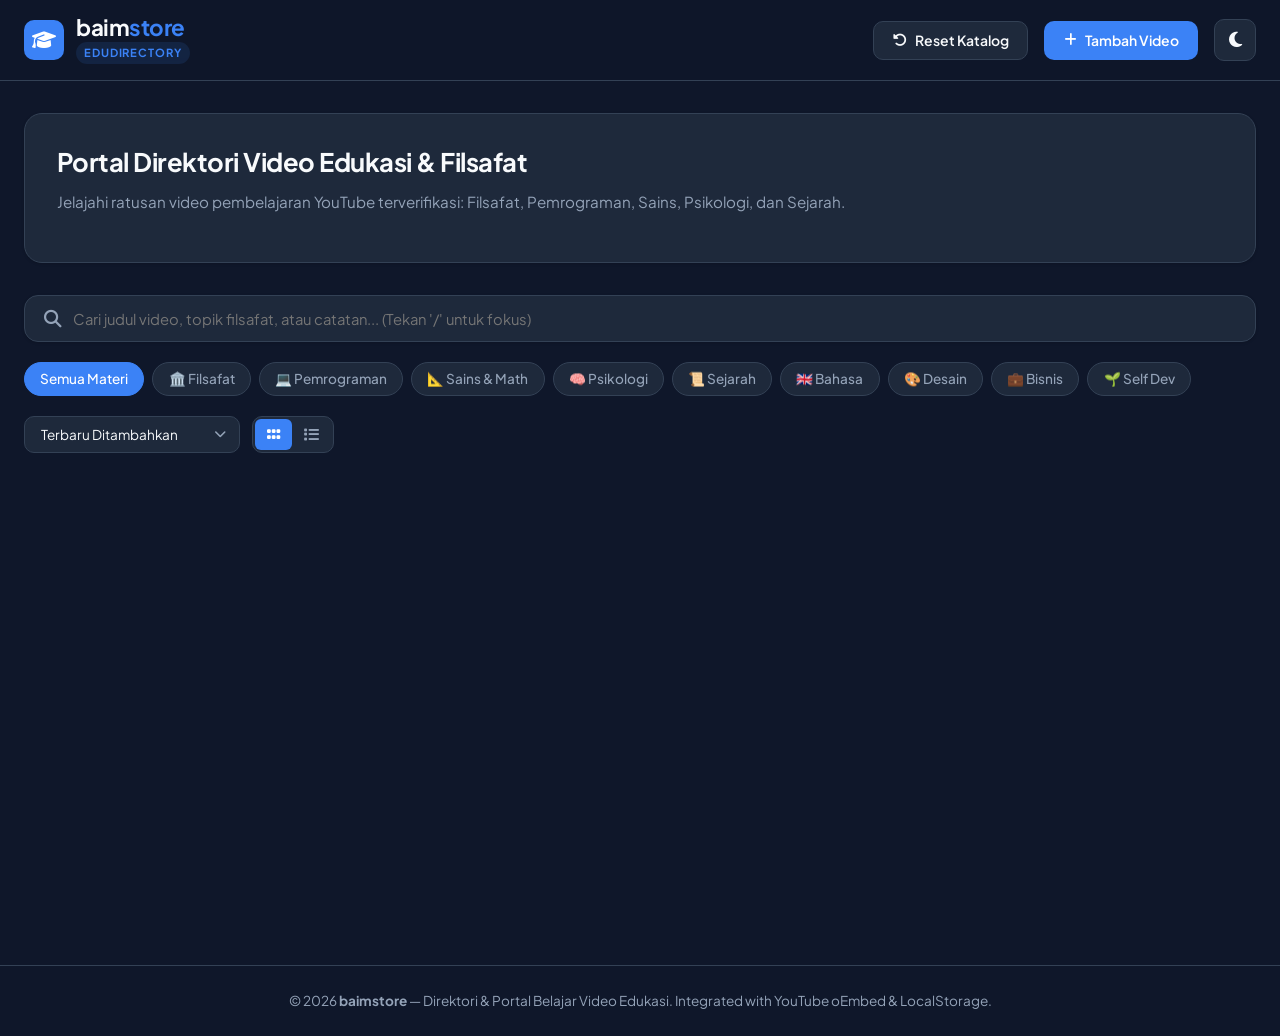
==== commit 2bc71a28: "Update kategori video & penyesuaian UI pada index.html" ====
--- a/index.html
+++ b/index.html
@@ -45,25 +45,11 @@
 
     <!-- Main Workspace -->
     <main class="main-container">
-        <!-- Hero / Stats Tracker Banner -->
+        <!-- Hero / Header Banner -->
         <section class="dashboard-hero">
             <div class="hero-content">
-                <h2>Kelola & Pelajari Video Edukasi Terbaik</h2>
-                <p>Simpan, kategorikan, dan pantau kemajuan belajar video YouTube edukasi Anda secara terorganisir.</p>
-                
-                <div class="progress-card">
-                    <div class="progress-header">
-                        <span class="progress-title"><i class="fa-solid fa-chart-line"></i> Progres Belajar</span>
-                        <span id="progressPercent" class="progress-percent">0%</span>
-                    </div>
-                    <div class="progress-bar-bg">
-                        <div id="progressBarFill" class="progress-bar-fill" style="width: 0%;"></div>
-                    </div>
-                    <div class="progress-stats">
-                        <span><strong id="statCompleted">0</strong> dari <strong id="statTotal">0</strong> Video Selesai</span>
-                        <span><i class="fa-solid fa-clock"></i> Simpan Permanen (LocalStorage)</span>
-                    </div>
-                </div>
+                <h2>Portal Direktori Video Edukasi & Filsafat</h2>
+                <p>Jelajahi ratusan video pembelajaran YouTube terverifikasi: Filsafat, Pemrograman, Sains, Psikologi, dan Sejarah.</p>
             </div>
         </section>
 
@@ -71,7 +57,7 @@
         <section class="controls-section">
             <div class="search-bar-wrapper">
                 <i class="fa-solid fa-magnifying-glass search-icon"></i>
-                <input type="text" id="searchInput" placeholder="Cari judul video, topik, atau catatan... (Tekan '/' untuk fokus)" autocomplete="off">
+                <input type="text" id="searchInput" placeholder="Cari judul video, topik filsafat, atau catatan... (Tekan '/' untuk fokus)" autocomplete="off">
                 <button id="btnClearSearch" class="btn-clear-search hidden" title="Hapus Pencarian">
                     <i class="fa-solid fa-xmark"></i>
                 </button>
@@ -80,14 +66,15 @@
             <div class="filter-toolbar">
                 <div class="category-pills" id="categoryPills">
                     <button class="pill active" data-category="all">Semua Materi</button>
+                    <button class="pill" data-category="Filsafat">🏛️ Filsafat</button>
                     <button class="pill" data-category="Pemrograman">💻 Pemrograman</button>
                     <button class="pill" data-category="Matematika & Sains">📐 Sains & Math</button>
+                    <button class="pill" data-category="Psikologi">🧠 Psikologi</button>
+                    <button class="pill" data-category="Sejarah">📜 Sejarah</button>
                     <button class="pill" data-category="Bahasa">🇬🇧 Bahasa</button>
                     <button class="pill" data-category="Desain & Kreatif">🎨 Desain</button>
                     <button class="pill" data-category="Bisnis & Karir">💼 Bisnis</button>
-                    <button class="pill" data-category="Pengembangan Diri">🧠 Self Dev</button>
-                    <button class="pill pill-status" data-filter="uncompleted">⏳ Belum Selesai</button>
-                    <button class="pill pill-status" data-filter="completed">✅ Selesai</button>
+                    <button class="pill" data-category="Pengembangan Diri">🌱 Self Dev</button>
                 </div>
 
                 <div class="toolbar-actions">
@@ -179,12 +166,15 @@
                     <div class="form-group flex-1">
                         <label for="videoCategory">Kategori Materi <span class="required">*</span></label>
                         <select id="videoCategory" required>
+                            <option value="Filsafat">🏛️ Filsafat & Pemikiran</option>
                             <option value="Pemrograman">💻 Pemrograman & Tech</option>
                             <option value="Matematika & Sains">📐 Matematika & Sains</option>
+                            <option value="Psikologi">🧠 Psikologi & Perilaku</option>
+                            <option value="Sejarah">📜 Sejarah & Peradaban</option>
                             <option value="Bahasa">🇬🇧 Bahasa & Komunikasi</option>
                             <option value="Desain & Kreatif">🎨 Desain & Kreatif</option>
                             <option value="Bisnis & Karir">💼 Bisnis & Karir</option>
-                            <option value="Pengembangan Diri">🧠 Pengembangan Diri</option>
+                            <option value="Pengembangan Diri">🌱 Pengembangan Diri</option>
                             <option value="Umum">📚 Umum</option>
                         </select>
                     </div>
@@ -261,12 +251,15 @@
                     <div class="form-group flex-1">
                         <label for="editVideoCategory">Kategori Materi</label>
                         <select id="editVideoCategory" required>
+                            <option value="Filsafat">🏛️ Filsafat & Pemikiran</option>
                             <option value="Pemrograman">💻 Pemrograman & Tech</option>
                             <option value="Matematika & Sains">📐 Matematika & Sains</option>
+                            <option value="Psikologi">🧠 Psikologi & Perilaku</option>
+                            <option value="Sejarah">📜 Sejarah & Peradaban</option>
                             <option value="Bahasa">🇬🇧 Bahasa & Komunikasi</option>
                             <option value="Desain & Kreatif">🎨 Desain & Kreatif</option>
                             <option value="Bisnis & Karir">💼 Bisnis & Karir</option>
-                            <option value="Pengembangan Diri">🧠 Pengembangan Diri</option>
+                            <option value="Pengembangan Diri">🌱 Pengembangan Diri</option>
                             <option value="Umum">📚 Umum</option>
                         </select>
                     </div>
